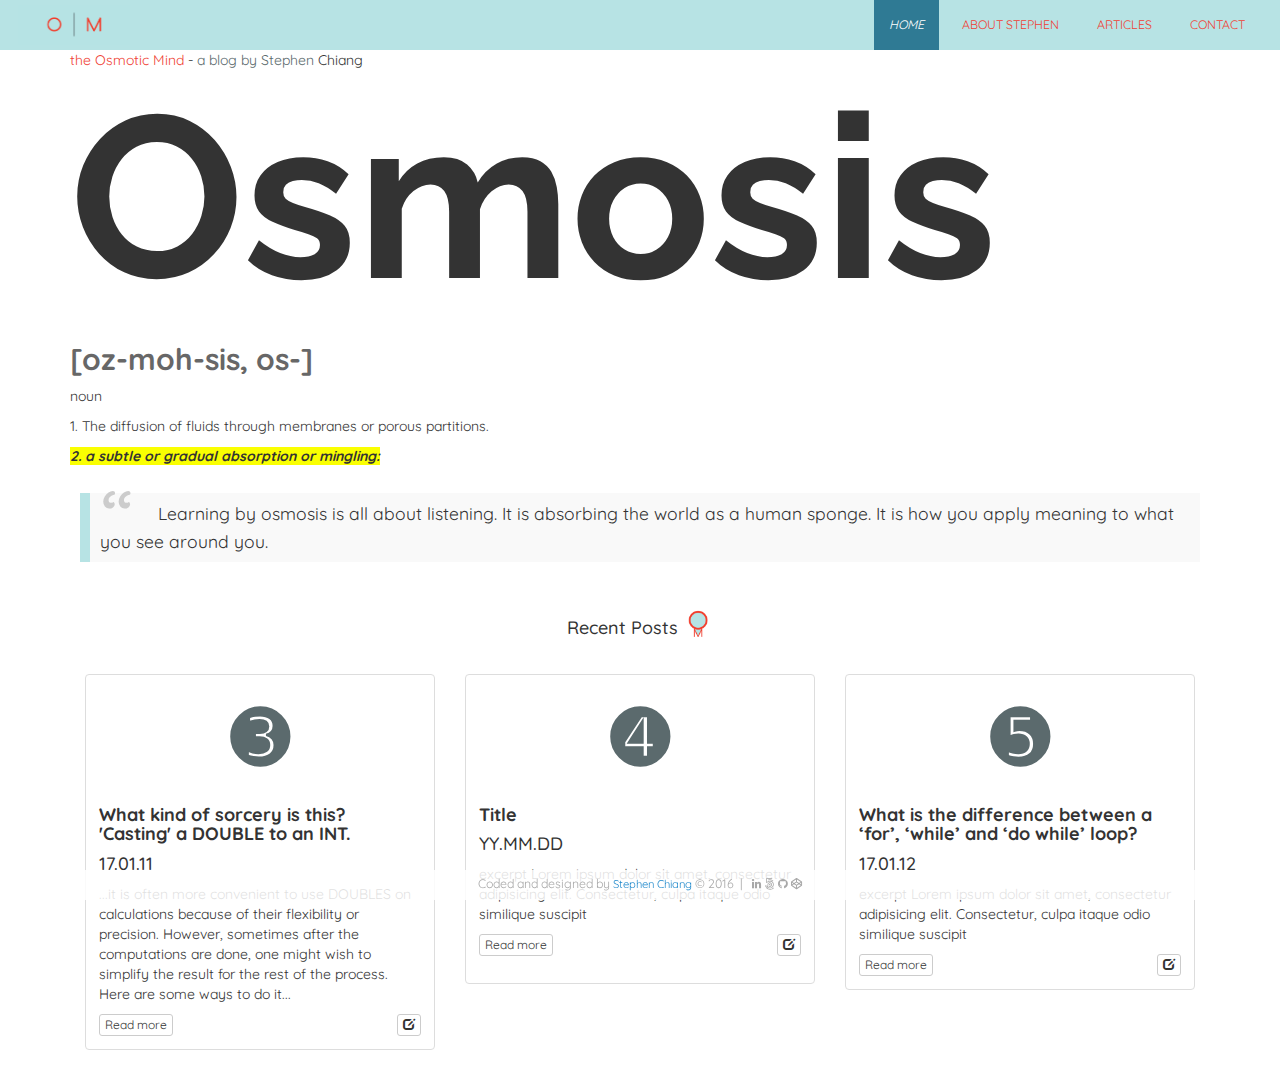
==== index.html @ 5d4fd174 "Updated post-4 Title and date" ====
<!DOCTYPE html>
<html>

<head>
    <!-- Required meta tags always come first -->
    <meta charset="utf-8">
    <meta name="viewport" content="width=device-width, initial-scale=1, shrink-to-fit=no">
    <meta http-equiv="x-ua-compatible" content="ie=edge">
    <title>the Osmotic Mind by Stephen Chiang</title>

    <!-- Bootstrap CSS -->
    <link rel="stylesheet" href="https://maxcdn.bootstrapcdn.com/bootstrap/3.3.7/css/bootstrap.min.css">
    <link rel="stylesheet" href="https://maxcdn.bootstrapcdn.com/font-awesome/4.5.0/css/font-awesome.min.css">
    <link rel="stylesheet" href="styles.css">
    <link href="https://fonts.googleapis.com/css?family=Raleway:500,900|Quicksand" rel="stylesheet">

    <!-- For new browsers - multisize ico  -->
    <link rel="icon" type="image/x-icon" sizes="16x16 32x32" href="favicon.ico">

    <!-- For iPad with high-resolution Retina display running iOS ≥ 7: -->
    <link rel="apple-touch-icon-precomposed" sizes="152x152" href="favicon-152.png">

    <!-- Chrome for Android -->
    <link rel="manifest" href="manifest.json">
    <link rel="icon" sizes="192x192" href="favicon-192.png">
    <script>
        // A $( document ).ready() block.
        $(document).ready(function() {
            console.log("ready!");
        });
    </script>
</head>

<body>

    <!--Begin Navbar-->
    <nav class="navbar navbar-default navbar-fixed-top">
        <div class="container-fluid">
            <div class="navbar-header">
                <button type="button" class="navbar-toggle" data-toggle="collapse" data-target="#myNavbar">
                <span class="icon-bar"></span>
                <span class="icon-bar"></span>
                <span class="icon-bar"></span>
            </button>
                <a class="navbar-brand" id="logo" href="contact.html"><img src="navbar-brand.png" alt="the Osmotic Mind"></a>
            </div>
            <div class="collapse navbar-collapse" id="myNavbar">
                <ul class="nav navbar-nav navbar-right">
                    <li class="active"><a href="index.html">home</a></li>
                    <li><a href="about.html">about Stephen</a></li>
                    <li><a href="articles.html">articles</a></li>
                    <li><a href="contact.html">contact</a></li>
                </ul>
            </div>
        </div>
    </nav>
    <!--Begin Content-->

    <div class="container" id="main-container">
        <div id="index-content">
            <p class="title-top"><span class="site-name">the Osmotic Mind</span> - <span class="author">a blog by Stephen</span> Chiang</p>
            <h1>Osmosis</h1>
            <h2>[oz-moh-sis, os-]</h2>
            <p>noun</p>
            <p>1. The diffusion of fluids through membranes or porous partitions.</p>
            <p class="standout">2. a subtle or gradual absorption or mingling:</p>
            <blockquote cite="http://finchsells.com/2012/11/20/how-to-learn-by-osmosis-the-traits-of-a-successful-affiliate/">Learning by osmosis is all about listening. It is absorbing the world as a human sponge. It is how you apply meaning to what you see around you.
            </blockquote>
            <div class="recent">
                <h4>Recent Posts <img id="next" src="favicon-192.png" alt="Osmotic Mind icon"></h4>
            </div>
        </div>

        <!-- Blog cards -->
        <div class="blog-cards">
            <div class="row">
                <div class="col-md-4">
                    <div class="thumbnail">
                        <h1 class="blog-id">&#x278C;</h1>
                        <div class="caption">
                            <h4 class="bold">What kind of sorcery is this? 'Casting' a DOUBLE to an INT.</h4>
                            <h4 class="">17.01.11</h4>
                            <p class="excerpt">...it is often more convenient to use DOUBLES on calculations because of their flexibility or precision. However, sometimes after the computations are done, one might wish to simplify the result for the rest of the process. Here are some ways to do it...</p>
                            <a href="contact.html" class="btn btn-default btn-xs pull-right" role="button"><i class="glyphicon glyphicon-edit"></i></a>
                            <a href="articles.html#post-3" class="btn btn-default btn-xs" role="button">Read more</a>
                        </div>
                    </div>
                </div>
                <div class="col-md-4">
                    <div class="thumbnail">
                        <h1 class="blog-id">&#x278D;</h1>
                        <div class="caption">
                            <h4 class="bold">Title</h4>
                            <h4 class="">YY.MM.DD</h4>
                            <p class="excerpt">excerpt Lorem ipsum dolor sit amet, consectetur adipisicing elit. Consectetur, culpa itaque odio similique suscipit</p>
                            <a href="contact.html" class="btn btn-default btn-xs pull-right" role="button"><i class="glyphicon glyphicon-edit"></i></a>
                            <a href="articles.html#post-4" class="btn btn-default btn-xs" role="button">Read more</a>
                        </div>
                    </div>
                </div>
                <div class="col-md-4">
                    <div class="thumbnail">
                        <h1 class="blog-id">&#x278E;</h1>
                        <div class="caption">
                            <h4 class="bold">What is the difference between a ‘for’, ‘while’ and ‘do while’ loop?</h4>
                            <h4 class="">17.01.12</h4>
                            <p class="excerpt">excerpt Lorem ipsum dolor sit amet, consectetur adipisicing elit. Consectetur, culpa itaque odio similique suscipit</p>
                            <a href="contact.html" class="btn btn-default btn-xs pull-right" role="button"><i class="glyphicon glyphicon-edit"></i></a>
                            <a href="articles.html#post-5" class="btn btn-default btn-xs" role="button">Read more</a>
                        </div>
                    </div>
                </div>
            </div>
            <!-- /row -->
        </div>
        <!--/card div-->
    </div>
    <!-- /container -->
    <!-- jQuery first, then Bootstrap JS. -->
    <script src="https://ajax.googleapis.com/ajax/libs/jquery/3.1.1/jquery.min.js"></script>
    <script src="https://maxcdn.bootstrapcdn.com/bootstrap/3.3.7/js/bootstrap.min.js"></script>
    <!-- Google Analytics -->
    <script>
        (function(i, s, o, g, r, a, m) {
            i['GoogleAnalyticsObject'] = r;
            i[r] = i[r] || function() {
                (i[r].q = i[r].q || []).push(arguments)
            }, i[r].l = 1 * new Date();
            a = s.createElement(o),
                m = s.getElementsByTagName(o)[0];
            a.async = 1;
            a.src = g;
            m.parentNode.insertBefore(a, m)
        })(window, document, 'script', 'https://www.google-analytics.com/analytics.js', 'ga');

        ga('create', 'UA-89248467-1', 'auto');
        ga('send', 'pageview');
    </script>
</body>

<!-- Footer -->
<footer>
    <div class="footer">
        <div class="container-fluid ">
            <p>Coded and designed by <a style="color: #1e88cb" href="mailto:stephen.e.chiang@gmail.com">Stephen Chiang </a>&copy;&nbsp;2016&ensp;|&ensp;
                <a target="_blank" href="https://www.linkedin.com/in/chiangs"><i class="fa fa-linkedin" aria-hidden="true"></i></a>
                <a target="_blank" href="https://500px.com/chiangs"><i class="fa fa-500px" aria-hidden="true"></i></a>
                <a target="_blank" href="https://github.com/chiangs"><i class="fa fa-github" aria-hidden="true"></i></a>
                <a target="_blank" href="http://codepen.io/chiangs/pens/public/"><i class="fa fa-codepen" aria-hidden="true"></i></a></p>
        </div>
    </div>
</footer>
</html>
---- styles.css ----
* {
    box-sizing: border-box;
}

* h1 {
    font-family: 'Raleway', sans-serif;
    font-weight: bold;
}

* h2, h3, h4, p, a, blockquote {
    font-family: 'Quicksand', serif;
}

body {
    padding: 50px 0 0 0;
}

.bold {
    font-weight: bold;
}

.jumbotron {
    background-color: transparent !important;
}

.card {
    /* Add shadows to create the "card" effect */
    box-shadow: 0 4px 8px 0 rgba(0, 0, 0, 0.3);
    transition: 0.3s;
}


/* On mouse-over, add a deeper shadow */

.card:hover {
    box-shadow: 0 8px 16px 0 rgba(0, 0, 0, 0.5);
}


/* Add some padding inside the card container */

.card-container {
    padding: 2px 16px;
}

.card a {
    color: #2f7a94;
}


/* NavBar */

.navbar-default {
    background-color: #B7E3E4;
    border: none;
}

#logo {
    color: #fff;
    padding: 0;
}

.navbar-default .navbar-toggle {
    background-color: #B7E3E4;
    border: none;
}

.navbar-default .navbar-toggle:hover, .navbar-default .navbar-toggle:focus {
    background-color: #fff;
}

.icon-bar {
    background-color: #F03F35 !important;
}

#logo img {
    height: 100%;
    padding: 5px 18px;
    width: auto;
}

#myNavbar {
    padding: 0 20px 0 0;
}

#myNavbar a {
    color: #F03F35;
    text-transform: uppercase;
    margin: 0 0 0 8px;
}

.active a {
    color: #fff !important;
    background-color: #2f7a94 !important;
    font-style: italic;
}


/* Index */

.title-top {
    padding: 0;
    margin: 0;
}

.site-name {
    color: #F03F35;
}

.author {
    color: #5b6a6d;
}

#index-content h1 {
    font-size: 18vw;
    margin: 0;
    padding: 0;
}

#index-content h2 {
    font-weight: bold;
    color: #676767;
}

#index-content .standout {
    font-weight: bold;
    font-style: italic;
    background-color: #faff01;
    display: inline;
}

blockquote {
    background: #f9f9f9;
    border-left: 10px solid #b7e3e4;
    margin: 1.5em 10px;
    padding: 0.5em 10px;
    quotes: "\201C""\201D""\2018""\2019";
}

blockquote:before {
    color: #ccc;
    content: open-quote;
    font-size: 5.5em;
    line-height: 0.1em;
    margin-right: 0.25em;
    vertical-align: -0.4em;
}

blockquote p {
    display: inline;
}


/* Card group styles */

.recent {
    text-align: center;
    padding: 10px 0;
}

.recent #next {
    height: 30px;
    width: auto;
    display: inline-block;
    vertical-align: text-bottom;
}

.blog-cards {
    padding: 15px;
}

.thumbnail {
    min-height: 310px;
}

.blog-cards .blog-id {
    font-size: 5em;
    color: #5b6a6d;
    text-align: center;
}

/* About */

.jumbotron h2 {
    padding: 18px 0;
}

.jumbotron p {
    line-height: 1.5em;
}

#main-container img {
    width: 100%;
    display: block;
}

#profile-card {
    margin: 100px 120px 100px 0px;
    max-width: 300px;
}


/* Articles */

#main-container .articles-title {
    font-size: 5vw;
    text-align: center;
}

.well {
    background: rgba(247, 247, 247, 0.8);
    margin: 20px 0;
    z-index: 0;
}

.well h2 {
    text-align: center;
}

.well p {
    line-height: 150%;
}

.nav-pills {
    text-align: center;
    padding-top: 20px;
    background-color: rgba(254, 254, 254, 0.85);
    position: fixed;
    z-index: 1;
}

@media only screen and (max-width: 1000px) {
    .nav-pills {
        position: fixed;
        top: 40px;
        right: 5px;
    }
}

/* Contact */

#contact-container {
    background: url("railroad.jpg");
    background-size: cover;
    background-repeat: no-repeat;
    background-position: center;
    position: relative;
    color: #fff;
    padding: 0;
}

.overlay {
    position: relative;
    height: 100%;
    width: 100%;
    background-color: rgba(0, 0, 0, 0.35);
    color: white;
}

.contact-content {
    text-align: center;
    padding: 100px 0;
}

.contact-content h1 {
    font-size: 4vw;
}

.contact-content a {
    color: #fff;
}

.contact-content ul {
    padding: 20px 0 40px 0;
}

.contact-content li {
    line-height: 3em;
}

#social-list {
    margin: 0;
}


/* Footer */

footer {
    background-color: rgba(255, 255, 255, 0.85);
    font-family: 'Raleway', sans-serif;
    text-align: center;
    position: fixed;
    bottom: 0;
    width: 100%;
    /* Set the fixed height of the footer here */
    height: 30px;
    padding: 5px;
    z-index: 10;
}

.footer p, a {
    font-size: calc(.7em + .2vw);
    color: #A8A8A8;
}

.footer a:hover {
    color: #2f7a94;
}

@media only screen and (max-width: 300px) {
    footer {
        height: 50px;
        padding: 5px;
    }
}
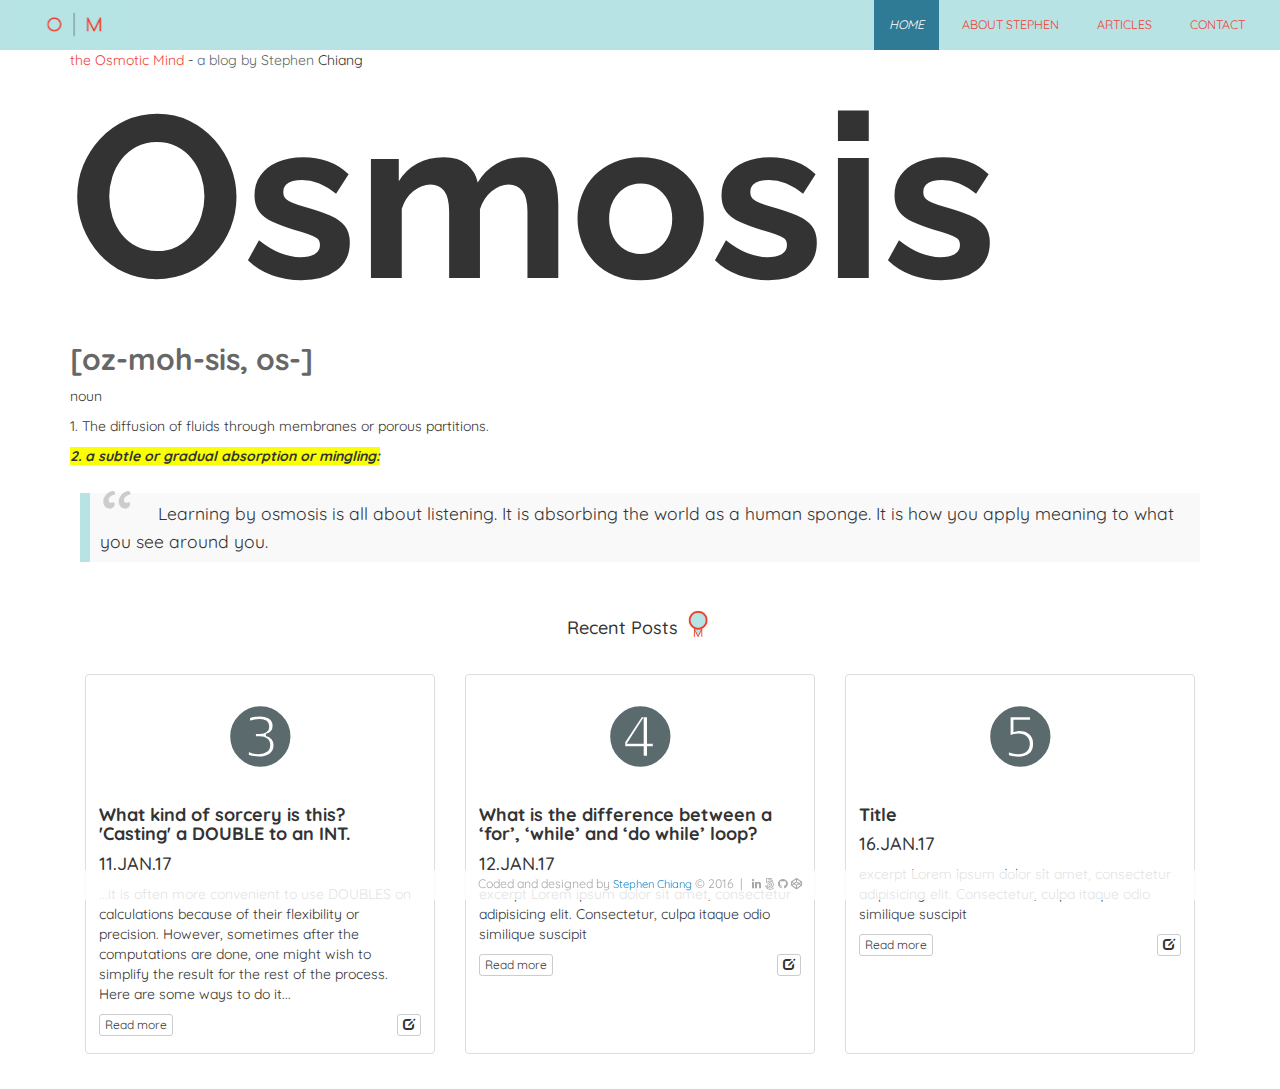
==== commit c2a20b5c: "Fixed date format on .thumbnail" ====
--- a/index.html
+++ b/index.html
@@ -79,7 +79,7 @@
                         <h1 class="blog-id">&#x278C;</h1>
                         <div class="caption">
                             <h4 class="bold">What kind of sorcery is this? 'Casting' a DOUBLE to an INT.</h4>
-                            <h4 class="">17.01.11</h4>
+                            <h4 class="">11.JAN.17</h4>
                             <p class="excerpt">...it is often more convenient to use DOUBLES on calculations because of their flexibility or precision. However, sometimes after the computations are done, one might wish to simplify the result for the rest of the process. Here are some ways to do it...</p>
                             <a href="contact.html" class="btn btn-default btn-xs pull-right" role="button"><i class="glyphicon glyphicon-edit"></i></a>
                             <a href="articles.html#post-3" class="btn btn-default btn-xs" role="button">Read more</a>
@@ -90,8 +90,8 @@
                     <div class="thumbnail">
                         <h1 class="blog-id">&#x278D;</h1>
                         <div class="caption">
-                            <h4 class="bold">Title</h4>
-                            <h4 class="">YY.MM.DD</h4>
+                            <h4 class="bold">What is the difference between a ‘for’, ‘while’ and ‘do while’ loop?</h4>
+                            <h4 class="">12.JAN.17</h4>
                             <p class="excerpt">excerpt Lorem ipsum dolor sit amet, consectetur adipisicing elit. Consectetur, culpa itaque odio similique suscipit</p>
                             <a href="contact.html" class="btn btn-default btn-xs pull-right" role="button"><i class="glyphicon glyphicon-edit"></i></a>
                             <a href="articles.html#post-4" class="btn btn-default btn-xs" role="button">Read more</a>
@@ -102,8 +102,8 @@
                     <div class="thumbnail">
                         <h1 class="blog-id">&#x278E;</h1>
                         <div class="caption">
-                            <h4 class="bold">What is the difference between a ‘for’, ‘while’ and ‘do while’ loop?</h4>
-                            <h4 class="">17.01.12</h4>
+                            <h4 class="bold">Title</h4>
+                            <h4 class="">16.JAN.17</h4>
                             <p class="excerpt">excerpt Lorem ipsum dolor sit amet, consectetur adipisicing elit. Consectetur, culpa itaque odio similique suscipit</p>
                             <a href="contact.html" class="btn btn-default btn-xs pull-right" role="button"><i class="glyphicon glyphicon-edit"></i></a>
                             <a href="articles.html#post-5" class="btn btn-default btn-xs" role="button">Read more</a>
--- a/styles.css
+++ b/styles.css
@@ -170,7 +170,7 @@
 }
 
 .thumbnail {
-    min-height: 310px;
+    min-height: 380px;
 }
 
 .blog-cards .blog-id {
@@ -210,11 +210,13 @@
 .well {
     background: rgba(247, 247, 247, 0.8);
     margin: 20px 0;
+    padding-top: 50px;
     z-index: 0;
 }
 
 .well h2 {
     text-align: center;
+    padding-bottom: 10px;
 }
 
 .well p {
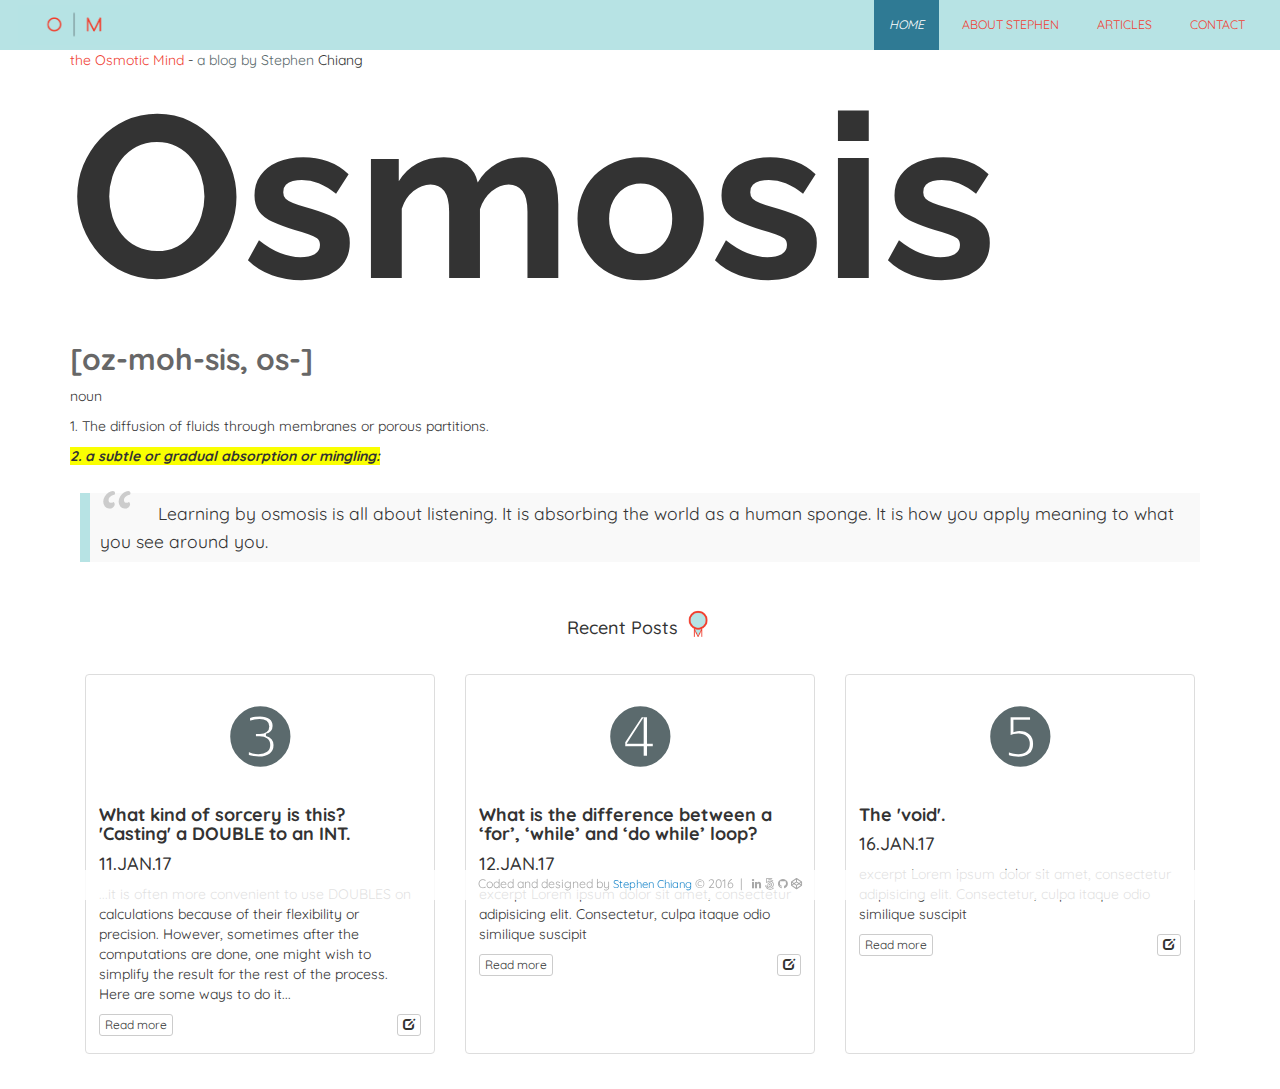
==== commit dbad77cf: "Content for article #4" ====
--- a/index.html
+++ b/index.html
@@ -23,8 +23,12 @@
     <!-- Chrome for Android -->
     <link rel="manifest" href="manifest.json">
     <link rel="icon" sizes="192x192" href="favicon-192.png">
+
+    <!-- jQuery -->
+    <script type="text/javascript" src="http://code.jquery.com/jquery-1.10.0.min.js"></script>
+
     <script>
-        // A $( document ).ready() block.
+    // A $( document ).ready() block.
         $(document).ready(function() {
             console.log("ready!");
         });
@@ -102,7 +106,7 @@
                     <div class="thumbnail">
                         <h1 class="blog-id">&#x278E;</h1>
                         <div class="caption">
-                            <h4 class="bold">Title</h4>
+                            <h4 class="bold">The 'void'.</h4>
                             <h4 class="">16.JAN.17</h4>
                             <p class="excerpt">excerpt Lorem ipsum dolor sit amet, consectetur adipisicing elit. Consectetur, culpa itaque odio similique suscipit</p>
                             <a href="contact.html" class="btn btn-default btn-xs pull-right" role="button"><i class="glyphicon glyphicon-edit"></i></a>
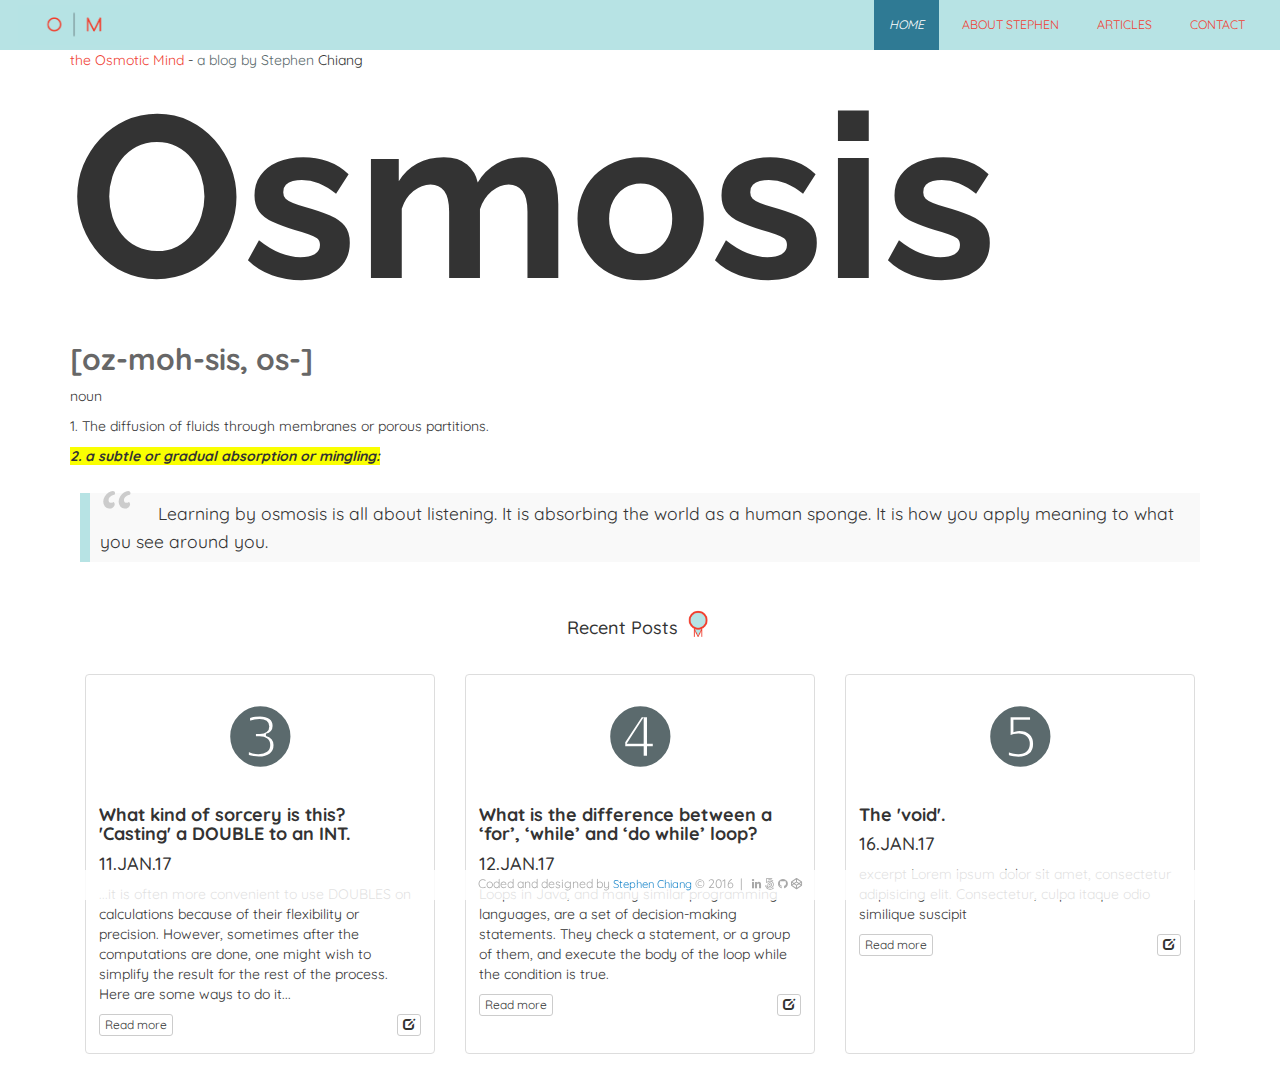
==== commit d7c70a19: "Added content to excerpt #4 index" ====
--- a/index.html
+++ b/index.html
@@ -96,7 +96,7 @@
                         <div class="caption">
                             <h4 class="bold">What is the difference between a ‘for’, ‘while’ and ‘do while’ loop?</h4>
                             <h4 class="">12.JAN.17</h4>
-                            <p class="excerpt">excerpt Lorem ipsum dolor sit amet, consectetur adipisicing elit. Consectetur, culpa itaque odio similique suscipit</p>
+                            <p class="excerpt">Loops in Java, and many similar programming languages, are a set of decision-making statements. They check a statement, or a group of them, and execute the body of the loop while the condition is true.</p>
                             <a href="contact.html" class="btn btn-default btn-xs pull-right" role="button"><i class="glyphicon glyphicon-edit"></i></a>
                             <a href="articles.html#post-4" class="btn btn-default btn-xs" role="button">Read more</a>
                         </div>
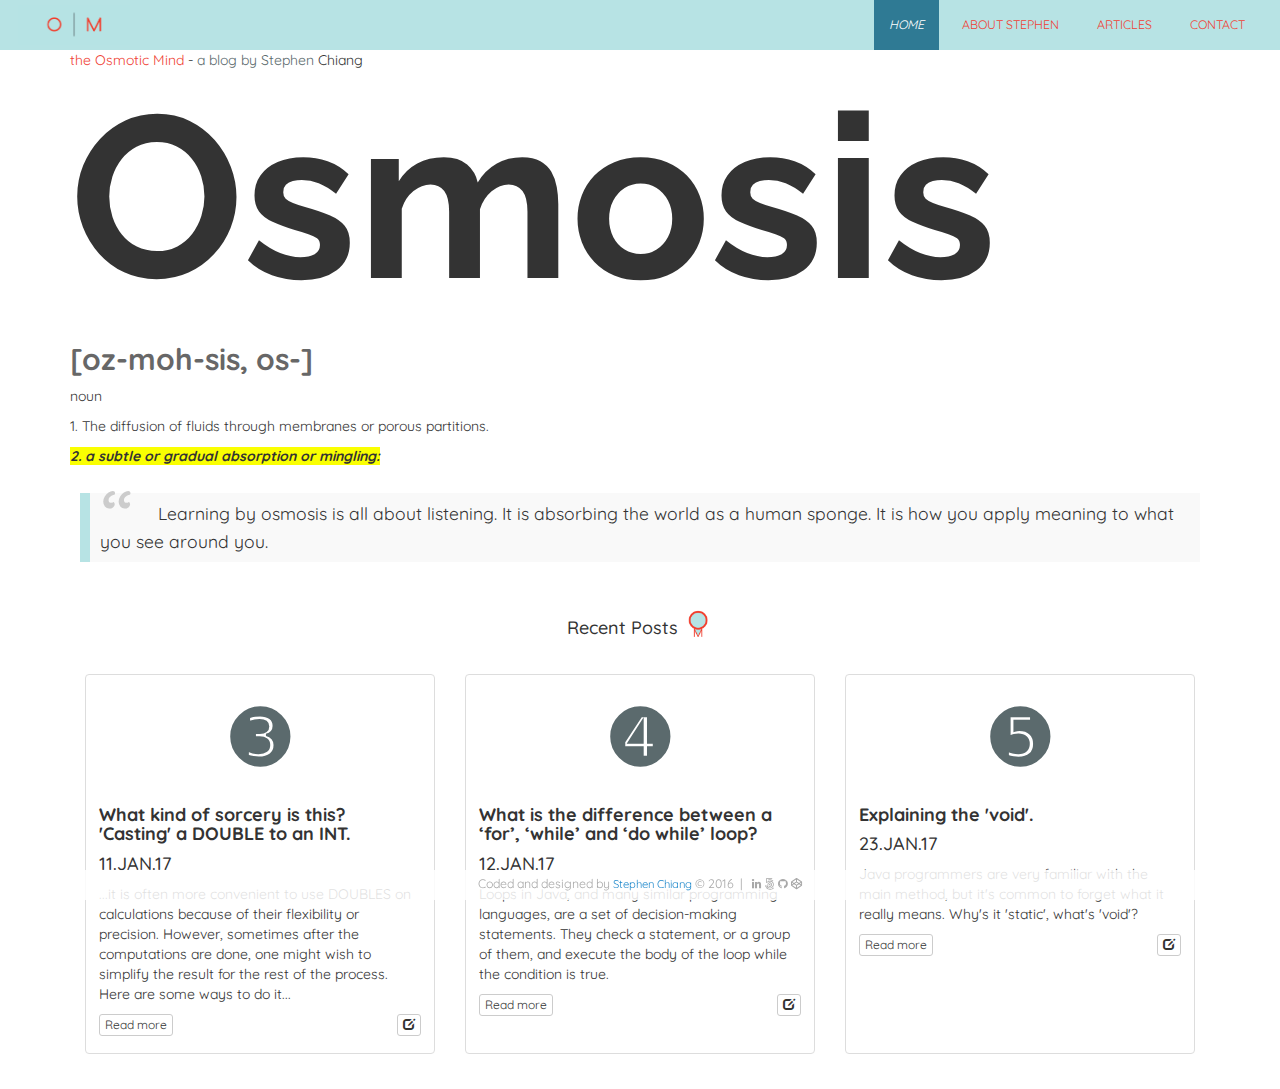
==== commit 618ca5e3: "Fixed contact js and bootstrap, updated 'void'" ====
--- a/index.html
+++ b/index.html
@@ -106,9 +106,9 @@
                     <div class="thumbnail">
                         <h1 class="blog-id">&#x278E;</h1>
                         <div class="caption">
-                            <h4 class="bold">The 'void'.</h4>
-                            <h4 class="">16.JAN.17</h4>
-                            <p class="excerpt">excerpt Lorem ipsum dolor sit amet, consectetur adipisicing elit. Consectetur, culpa itaque odio similique suscipit</p>
+                            <h4 class="bold">Explaining the 'void'.</h4>
+                            <h4 class="">23.JAN.17</h4>
+                            <p class="excerpt">Java programmers are very familiar with the main method, but it's common to forget what it really means. Why's it 'static', what's 'void'?</p>
                             <a href="contact.html" class="btn btn-default btn-xs pull-right" role="button"><i class="glyphicon glyphicon-edit"></i></a>
                             <a href="articles.html#post-5" class="btn btn-default btn-xs" role="button">Read more</a>
                         </div>
@@ -137,7 +137,7 @@
             m.parentNode.insertBefore(a, m)
         })(window, document, 'script', 'https://www.google-analytics.com/analytics.js', 'ga');
 
-        ga('create', 'UA-89248467-1', 'auto');
+        ga('create', 'UA-89253162-1', 'auto');
         ga('send', 'pageview');
     </script>
 </body>
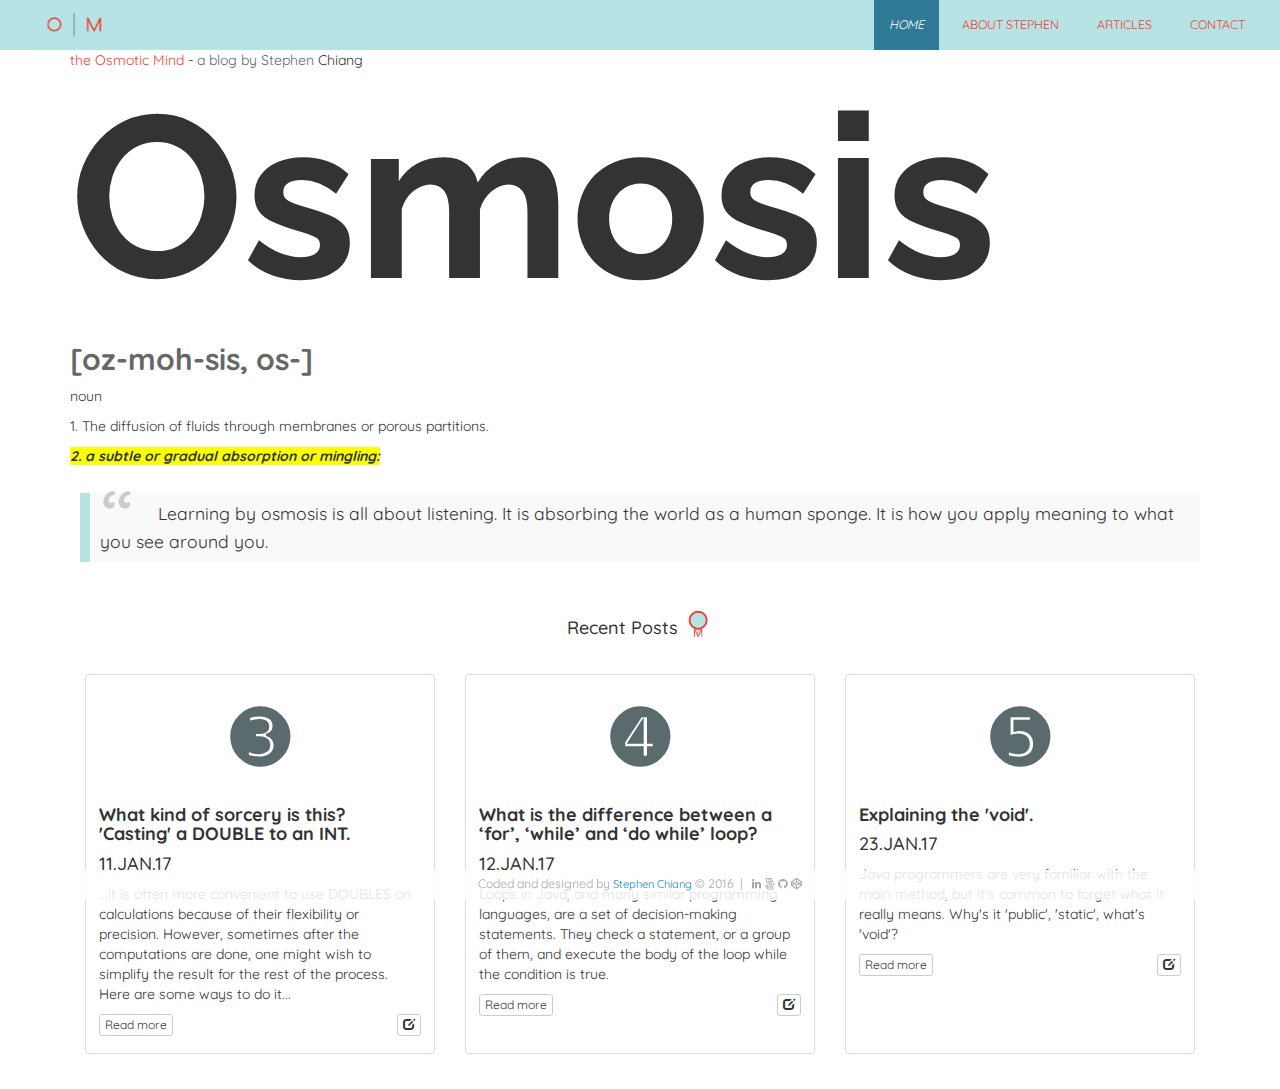
==== commit a11f3c8c: "Updated main method article" ====
--- a/index.html
+++ b/index.html
@@ -108,7 +108,7 @@
                         <div class="caption">
                             <h4 class="bold">Explaining the 'void'.</h4>
                             <h4 class="">23.JAN.17</h4>
-                            <p class="excerpt">Java programmers are very familiar with the main method, but it's common to forget what it really means. Why's it 'static', what's 'void'?</p>
+                            <p class="excerpt">Java programmers are very familiar with the main method, but it's common to forget what it really means. Why's it 'public', 'static', what's 'void'?</p>
                             <a href="contact.html" class="btn btn-default btn-xs pull-right" role="button"><i class="glyphicon glyphicon-edit"></i></a>
                             <a href="articles.html#post-5" class="btn btn-default btn-xs" role="button">Read more</a>
                         </div>
